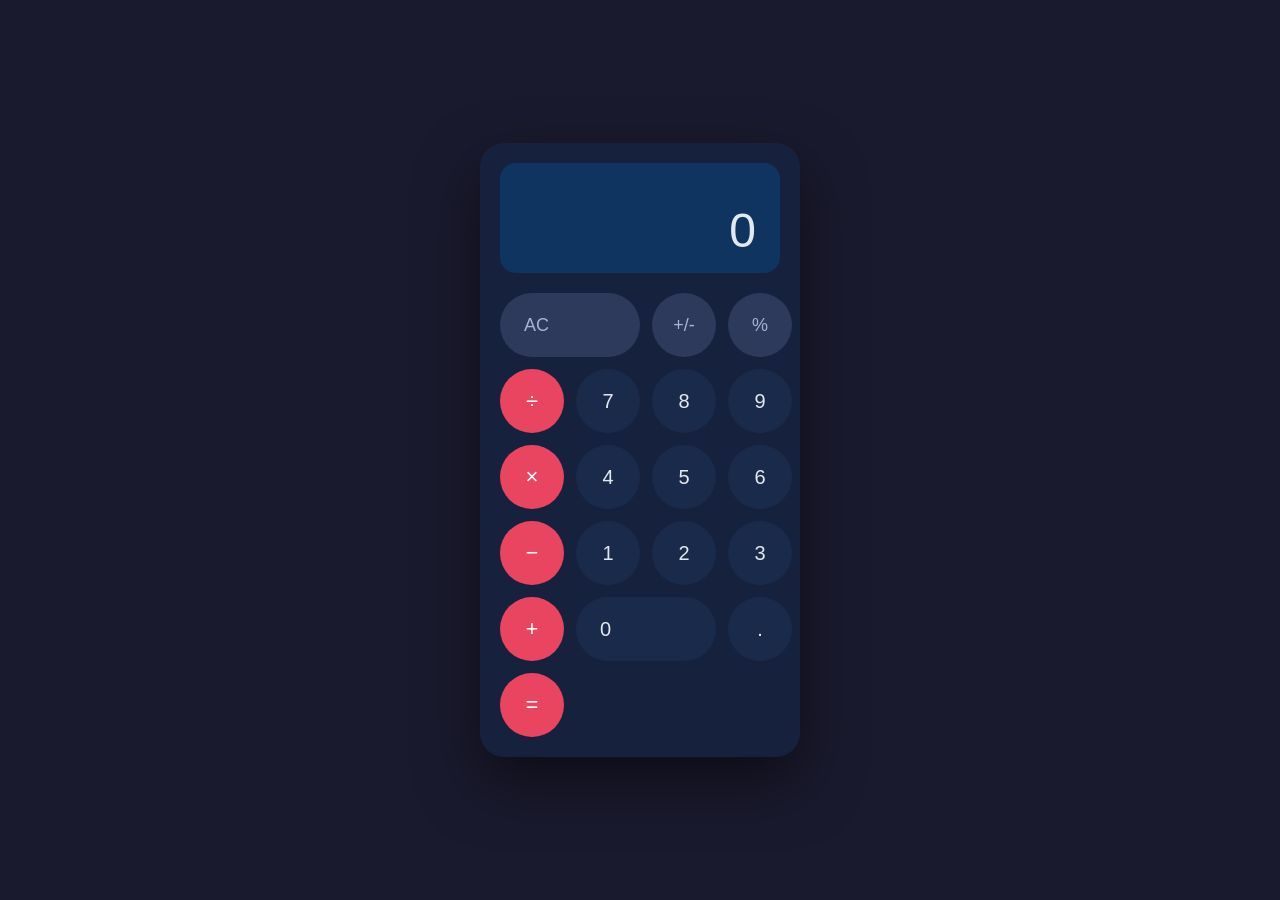
==== calculator-standalone.html @ 8e87d0d0 "Add self-contained single-file calculator for mobile preview https://claude.ai/code/session_01C8Yrcf" ====
<!DOCTYPE html>
<html lang="en">
<head>
  <meta charset="UTF-8" />
  <meta name="viewport" content="width=device-width, initial-scale=1.0" />
  <title>Calculator</title>
  <style>
    *, *::before, *::after { box-sizing: border-box; margin: 0; padding: 0; }
    body {
      display: flex; justify-content: center; align-items: center;
      min-height: 100vh; background: #1a1a2e;
      font-family: -apple-system, BlinkMacSystemFont, 'Segoe UI', sans-serif;
    }
    .calculator {
      background: #16213e; border-radius: 24px; padding: 20px;
      width: 320px; box-shadow: 0 25px 60px rgba(0,0,0,.5);
    }
    .display {
      background: #0f3460; border-radius: 16px; padding: 20px 24px 16px;
      margin-bottom: 20px; min-height: 110px; display: flex;
      flex-direction: column; justify-content: flex-end; align-items: flex-end; overflow: hidden;
    }
    .expression { font-size: 15px; color: #a8b2d8; min-height: 22px; text-align: right; }
    .result {
      font-size: 48px; font-weight: 300; color: #e2e8f0;
      word-break: break-all; text-align: right; line-height: 1.1; transition: font-size .1s;
    }
    .result.small  { font-size: 32px; }
    .result.xsmall { font-size: 22px; }
    .buttons { display: grid; grid-template-columns: repeat(4, 1fr); gap: 12px; }
    .btn {
      background: #1a2a4a; border: none; border-radius: 50%; color: #e2e8f0;
      cursor: pointer; font-size: 20px; height: 64px; width: 64px;
      transition: background .15s, transform .1s;
      display: flex; align-items: center; justify-content: center; user-select: none;
    }
    .btn:hover  { background: #243557; }
    .btn:active { transform: scale(.92); background: #2d4270; }
    .btn-wide   { border-radius: 32px; width: 100%; grid-column: span 2; justify-content: flex-start; padding-left: 24px; }
    .btn-secondary { background: #2d3a5c; color: #a8b2d8; font-size: 18px; }
    .btn-secondary:hover { background: #384870; }
    .btn-operator { background: #e94560; color: #fff; font-size: 22px; }
    .btn-operator:hover  { background: #ff5577; }
    .btn-operator.active { background: #fff; color: #e94560; }
  </style>
</head>
<body>
  <div class="calculator">
    <div class="display">
      <div class="expression" id="expression"></div>
      <div class="result" id="result">0</div>
    </div>
    <div class="buttons">
      <button class="btn btn-wide btn-secondary" data-action="clear">AC</button>
      <button class="btn btn-secondary" data-action="toggle-sign">+/-</button>
      <button class="btn btn-secondary" data-action="percent">%</button>
      <button class="btn btn-operator" data-action="operator" data-value="÷">÷</button>

      <button class="btn" data-action="digit" data-value="7">7</button>
      <button class="btn" data-action="digit" data-value="8">8</button>
      <button class="btn" data-action="digit" data-value="9">9</button>
      <button class="btn btn-operator" data-action="operator" data-value="×">×</button>

      <button class="btn" data-action="digit" data-value="4">4</button>
      <button class="btn" data-action="digit" data-value="5">5</button>
      <button class="btn" data-action="digit" data-value="6">6</button>
      <button class="btn btn-operator" data-action="operator" data-value="−">−</button>

      <button class="btn" data-action="digit" data-value="1">1</button>
      <button class="btn" data-action="digit" data-value="2">2</button>
      <button class="btn" data-action="digit" data-value="3">3</button>
      <button class="btn btn-operator" data-action="operator" data-value="+">+</button>

      <button class="btn btn-wide" data-action="digit" data-value="0">0</button>
      <button class="btn" data-action="decimal">.</button>
      <button class="btn btn-operator" data-action="equals">=</button>
    </div>
  </div>
  <script>
    'use strict';
    const state = { current:'0', previous:null, operator:null, waitingForOperand:false, expression:'' };
    const resultEl = document.getElementById('result');
    const expressionEl = document.getElementById('expression');

    function updateDisplay() {
      resultEl.textContent = state.current;
      expressionEl.textContent = state.expression;
      const len = state.current.length;
      resultEl.classList.toggle('small',  len > 10);
      resultEl.classList.toggle('xsmall', len > 14);
    }
    function setActiveOp(op) {
      document.querySelectorAll('.btn-operator').forEach(b => b.classList.toggle('active', b.dataset.value === op));
    }
    function inputDigit(d) {
      if (state.waitingForOperand) { state.current = d; state.waitingForOperand = false; }
      else { state.current = state.current === '0' ? d : state.current + d; }
      updateDisplay();
    }
    function inputDecimal() {
      if (state.waitingForOperand) { state.current = '0.'; state.waitingForOperand = false; updateDisplay(); return; }
      if (!state.current.includes('.')) { state.current += '.'; updateDisplay(); }
    }
    function calc(a, b, op) {
      const x = parseFloat(a), y = parseFloat(b);
      if (op==='+') return x+y; if (op==='−') return x-y;
      if (op==='×') return x*y; if (op==='÷') return y!==0?x/y:'Error';
      return b;
    }
    function fmt(v) { return v==='Error'?'Error':String(parseFloat(v.toPrecision(12))); }
    function handleOperator(op) {
      if (state.operator && !state.waitingForOperand) {
        const r = calc(state.previous, state.current, state.operator);
        state.current = fmt(r); state.previous = state.current;
        state.expression = `${state.previous} ${op}`;
      } else { state.previous = state.current; state.expression = `${state.current} ${op}`; }
      state.operator = op; state.waitingForOperand = true; setActiveOp(op); updateDisplay();
    }
    function handleEquals() {
      if (!state.operator || state.waitingForOperand) return;
      const r = calc(state.previous, state.current, state.operator);
      state.expression = `${state.previous} ${state.operator} ${state.current} =`;
      state.current = fmt(r); state.previous = null; state.operator = null;
      state.waitingForOperand = true; setActiveOp(null); updateDisplay();
    }
    function handleClear() {
      Object.assign(state, {current:'0',previous:null,operator:null,waitingForOperand:false,expression:''});
      setActiveOp(null); updateDisplay();
    }
    function handleToggleSign() {
      if (state.current==='0'||state.current==='Error') return;
      state.current = state.current.startsWith('-') ? state.current.slice(1) : '-'+state.current;
      updateDisplay();
    }
    function handlePercent() {
      const v = parseFloat(state.current); if (isNaN(v)) return;
      state.current = String(v/100); updateDisplay();
    }
    document.querySelector('.buttons').addEventListener('click', e => {
      const btn = e.target.closest('.btn'); if (!btn) return;
      const {action, value} = btn.dataset;
      if (action==='digit') inputDigit(value);
      else if (action==='decimal') inputDecimal();
      else if (action==='operator') handleOperator(value);
      else if (action==='equals') handleEquals();
      else if (action==='clear') handleClear();
      else if (action==='toggle-sign') handleToggleSign();
      else if (action==='percent') handlePercent();
    });
    document.addEventListener('keydown', e => {
      if (e.key>='0'&&e.key<='9') inputDigit(e.key);
      else if (e.key==='.') inputDecimal();
      else if (e.key==='+') handleOperator('+');
      else if (e.key==='-') handleOperator('−');
      else if (e.key==='*') handleOperator('×');
      else if (e.key==='/') { e.preventDefault(); handleOperator('÷'); }
      else if (e.key==='Enter'||e.key==='=') handleEquals();
      else if (e.key==='Escape') handleClear();
      else if (e.key==='%') handlePercent();
      else if (e.key==='Backspace') {
        if (!state.waitingForOperand&&state.current.length>1) state.current=state.current.slice(0,-1);
        else state.current='0'; updateDisplay();
      }
    });
    updateDisplay();
  </script>
</body>
</html>
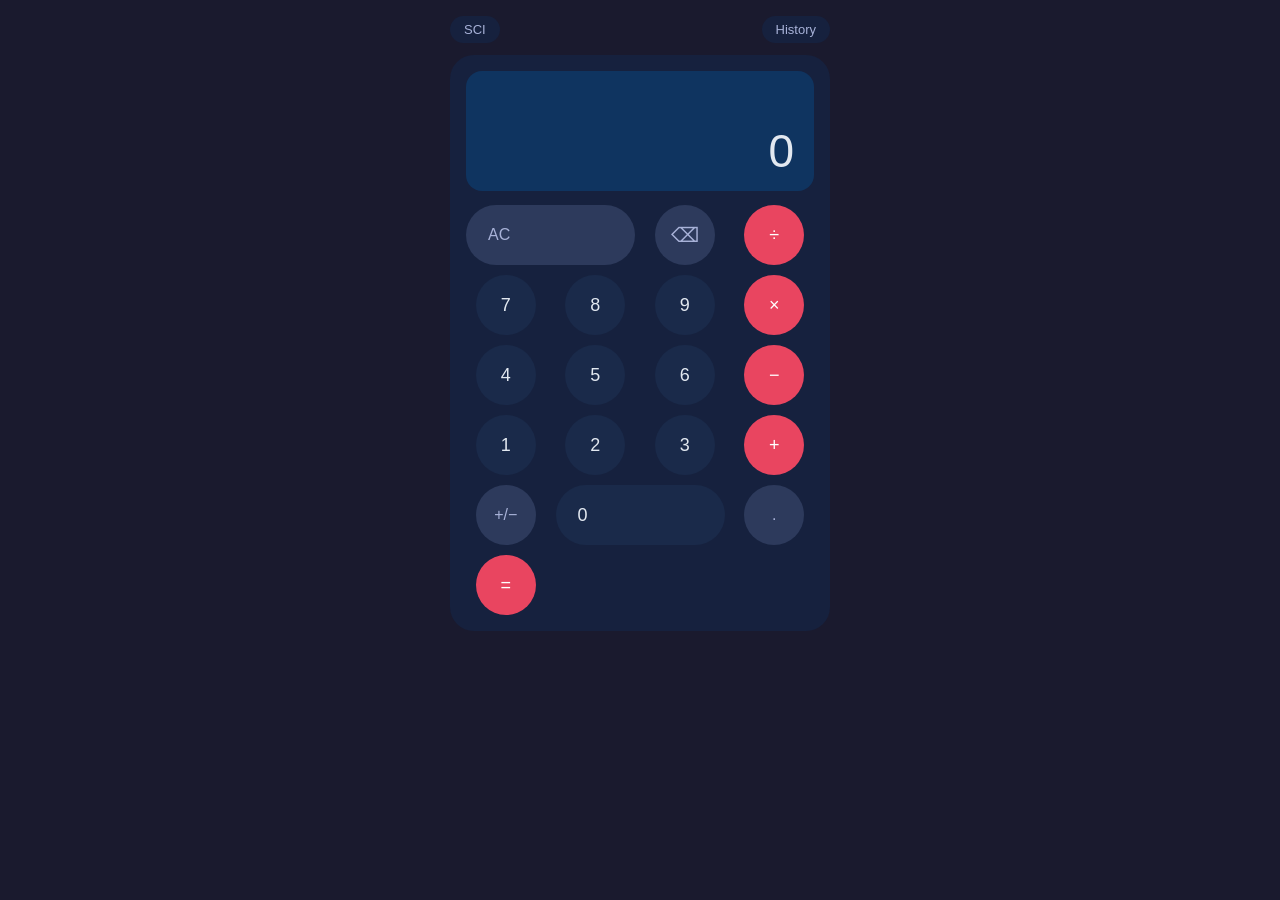
==== commit 189cd073: "Add scientific mode, history, memory, and backspace to calculator - Scientific panel: sin/cos/tan, l" ====
--- a/calculator-standalone.html
+++ b/calculator-standalone.html
@@ -2,58 +2,189 @@
 <html lang="en">
 <head>
   <meta charset="UTF-8" />
-  <meta name="viewport" content="width=device-width, initial-scale=1.0" />
+  <meta name="viewport" content="width=device-width, initial-scale=1.0, maximum-scale=1.0" />
   <title>Calculator</title>
   <style>
     *, *::before, *::after { box-sizing: border-box; margin: 0; padding: 0; }
+
     body {
-      display: flex; justify-content: center; align-items: center;
-      min-height: 100vh; background: #1a1a2e;
+      display: flex; justify-content: center; align-items: flex-start;
+      min-height: 100vh; background: #1a1a2e; padding: 16px;
       font-family: -apple-system, BlinkMacSystemFont, 'Segoe UI', sans-serif;
     }
-    .calculator {
-      background: #16213e; border-radius: 24px; padding: 20px;
-      width: 320px; box-shadow: 0 25px 60px rgba(0,0,0,.5);
-    }
+
+    .app { width: 100%; max-width: 380px; display: flex; flex-direction: column; gap: 12px; }
+
+    /* ── Top bar ── */
+    .top-bar {
+      display: flex; justify-content: space-between; align-items: center;
+    }
+    .mode-toggle, .history-toggle {
+      background: #16213e; border: none; border-radius: 20px;
+      color: #a8b2d8; font-size: 13px; padding: 6px 14px;
+      cursor: pointer; transition: background .15s, color .15s;
+    }
+    .mode-toggle:hover, .history-toggle:hover { background: #243557; color: #e2e8f0; }
+    .mode-toggle.active { background: #e94560; color: #fff; }
+    .history-toggle.active { background: #0f3460; color: #e2e8f0; }
+
+    /* ── Calculator card ── */
+    .calculator { background: #16213e; border-radius: 24px; padding: 16px; }
+
+    /* ── Display ── */
     .display {
-      background: #0f3460; border-radius: 16px; padding: 20px 24px 16px;
-      margin-bottom: 20px; min-height: 110px; display: flex;
-      flex-direction: column; justify-content: flex-end; align-items: flex-end; overflow: hidden;
-    }
-    .expression { font-size: 15px; color: #a8b2d8; min-height: 22px; text-align: right; }
+      background: #0f3460; border-radius: 16px;
+      padding: 16px 20px 14px; margin-bottom: 14px;
+      min-height: 120px; display: flex; flex-direction: column;
+      justify-content: flex-end; align-items: flex-end; overflow: hidden; position: relative;
+    }
+    .memory-badge {
+      position: absolute; top: 10px; left: 12px;
+      font-size: 11px; color: #e94560; font-weight: 600;
+      opacity: 0; transition: opacity .2s;
+    }
+    .memory-badge.visible { opacity: 1; }
+    .expression { font-size: 14px; color: #a8b2d8; min-height: 20px; text-align: right; word-break: break-all; }
     .result {
-      font-size: 48px; font-weight: 300; color: #e2e8f0;
-      word-break: break-all; text-align: right; line-height: 1.1; transition: font-size .1s;
-    }
-    .result.small  { font-size: 32px; }
+      font-size: 46px; font-weight: 300; color: #e2e8f0;
+      word-break: break-all; text-align: right; line-height: 1.1;
+      transition: font-size .1s; cursor: pointer; user-select: none;
+    }
+    .result:active { opacity: .7; }
+    .result.small  { font-size: 30px; }
     .result.xsmall { font-size: 22px; }
-    .buttons { display: grid; grid-template-columns: repeat(4, 1fr); gap: 12px; }
+    .copy-toast {
+      position: fixed; top: 50%; left: 50%; transform: translate(-50%,-50%);
+      background: rgba(233,69,96,.92); color: #fff; padding: 10px 22px;
+      border-radius: 30px; font-size: 14px; pointer-events: none;
+      opacity: 0; transition: opacity .2s; z-index: 100;
+    }
+    .copy-toast.show { opacity: 1; }
+
+    /* ── Buttons shared ── */
+    .buttons { display: grid; gap: 10px; }
+    .basic-grid  { grid-template-columns: repeat(4, 1fr); }
+    .sci-grid    { grid-template-columns: repeat(5, 1fr); }
+
     .btn {
       background: #1a2a4a; border: none; border-radius: 50%; color: #e2e8f0;
-      cursor: pointer; font-size: 20px; height: 64px; width: 64px;
-      transition: background .15s, transform .1s;
-      display: flex; align-items: center; justify-content: center; user-select: none;
+      cursor: pointer; font-size: 18px; height: 60px; width: 60px;
+      transition: background .12s, transform .08s;
+      display: flex; align-items: center; justify-content: center;
+      user-select: none; -webkit-tap-highlight-color: transparent;
+      justify-self: center;
     }
     .btn:hover  { background: #243557; }
-    .btn:active { transform: scale(.92); background: #2d4270; }
-    .btn-wide   { border-radius: 32px; width: 100%; grid-column: span 2; justify-content: flex-start; padding-left: 24px; }
-    .btn-secondary { background: #2d3a5c; color: #a8b2d8; font-size: 18px; }
+    .btn:active { transform: scale(.88); background: #2d4270; }
+
+    .btn-wide {
+      border-radius: 30px; width: 100%; justify-self: stretch;
+      grid-column: span 2; justify-content: flex-start; padding-left: 22px;
+    }
+    .btn-secondary { background: #2d3a5c; color: #a8b2d8; font-size: 16px; }
     .btn-secondary:hover { background: #384870; }
-    .btn-operator { background: #e94560; color: #fff; font-size: 22px; }
+    .btn-operator  { background: #e94560; color: #fff; }
     .btn-operator:hover  { background: #ff5577; }
     .btn-operator.active { background: #fff; color: #e94560; }
+    .btn-sci { background: #0f3460; color: #7eb8f7; font-size: 14px; border-radius: 14px; width: 100%; justify-self: stretch; }
+    .btn-sci:hover  { background: #173d6b; }
+    .btn-sci:active { transform: scale(.9); }
+    .btn-mem { background: #1e2d50; color: #a8d8a8; font-size: 13px; border-radius: 14px; width: 100%; justify-self: stretch; }
+    .btn-mem:hover  { background: #263a60; }
+    .btn-mem:active { transform: scale(.9); }
+    .btn-back { font-size: 20px; }
+
+    /* ── Sci panel ── */
+    .sci-panel { display: none; }
+    .sci-panel.visible { display: grid; }
+    .sci-panel { grid-template-columns: repeat(5, 1fr); gap: 8px; margin-bottom: 10px; }
+
+    /* ── Memory row ── */
+    .mem-row {
+      display: grid; grid-template-columns: repeat(4, 1fr); gap: 8px; margin-bottom: 10px;
+    }
+
+    /* ── History panel ── */
+    .history-panel {
+      background: #16213e; border-radius: 20px; padding: 16px;
+      max-height: 320px; overflow-y: auto; display: none;
+    }
+    .history-panel.visible { display: block; }
+    .history-header {
+      display: flex; justify-content: space-between; align-items: center;
+      margin-bottom: 12px;
+    }
+    .history-title { color: #a8b2d8; font-size: 14px; font-weight: 600; }
+    .clear-history {
+      background: none; border: none; color: #e94560; font-size: 12px; cursor: pointer;
+    }
+    .history-empty { color: #4a5a7a; font-size: 14px; text-align: center; padding: 20px 0; }
+    .history-item {
+      padding: 10px 0; border-bottom: 1px solid #1f2d4a; cursor: pointer;
+      transition: background .1s; border-radius: 8px;
+    }
+    .history-item:last-child { border-bottom: none; }
+    .history-item:hover { background: #1f2d4a; padding-left: 8px; }
+    .history-expr { font-size: 13px; color: #a8b2d8; }
+    .history-val  { font-size: 20px; color: #e2e8f0; font-weight: 300; }
+
+    /* ── Rad/Deg pill ── */
+    .angle-pill {
+      position: absolute; top: 10px; right: 12px;
+      background: #1a2a4a; border: none; border-radius: 12px;
+      color: #7eb8f7; font-size: 11px; padding: 3px 8px;
+      cursor: pointer;
+    }
   </style>
 </head>
 <body>
+<div class="app">
+  <div class="top-bar">
+    <button class="mode-toggle" id="modeToggle">SCI</button>
+    <button class="history-toggle" id="historyToggle">History</button>
+  </div>
+
   <div class="calculator">
     <div class="display">
+      <span class="memory-badge" id="memBadge">M</span>
+      <button class="angle-pill" id="anglePill" style="display:none">DEG</button>
       <div class="expression" id="expression"></div>
-      <div class="result" id="result">0</div>
+      <div class="result" id="result" title="Tap to copy">0</div>
     </div>
-    <div class="buttons">
+
+    <!-- Memory row -->
+    <div class="mem-row" id="memRow" style="display:none">
+      <button class="btn btn-mem" data-action="mc">MC</button>
+      <button class="btn btn-mem" data-action="mr">MR</button>
+      <button class="btn btn-mem" data-action="m-minus">M−</button>
+      <button class="btn btn-mem" data-action="m-plus">M+</button>
+    </div>
+
+    <!-- Scientific panel -->
+    <div class="sci-panel" id="sciPanel">
+      <button class="btn btn-sci" data-action="sci" data-value="sin">sin</button>
+      <button class="btn btn-sci" data-action="sci" data-value="cos">cos</button>
+      <button class="btn btn-sci" data-action="sci" data-value="tan">tan</button>
+      <button class="btn btn-sci" data-action="sci" data-value="log">log</button>
+      <button class="btn btn-sci" data-action="sci" data-value="ln">ln</button>
+
+      <button class="btn btn-sci" data-action="sci" data-value="sqrt">√</button>
+      <button class="btn btn-sci" data-action="sci" data-value="sq">x²</button>
+      <button class="btn btn-sci" data-action="sci" data-value="cube">x³</button>
+      <button class="btn btn-sci" data-action="sci" data-value="inv">1/x</button>
+      <button class="btn btn-sci" data-action="sci" data-value="abs">|x|</button>
+
+      <button class="btn btn-sci" data-action="sci" data-value="pi">π</button>
+      <button class="btn btn-sci" data-action="sci" data-value="e">e</button>
+      <button class="btn btn-sci" data-action="sci" data-value="pow">xʸ</button>
+      <button class="btn btn-sci" data-action="sci" data-value="exp">EXP</button>
+      <button class="btn btn-sci" data-action="sci" data-value="fact">n!</button>
+    </div>
+
+    <!-- Basic buttons -->
+    <div class="buttons basic-grid" id="basicGrid">
       <button class="btn btn-wide btn-secondary" data-action="clear">AC</button>
-      <button class="btn btn-secondary" data-action="toggle-sign">+/-</button>
-      <button class="btn btn-secondary" data-action="percent">%</button>
+      <button class="btn btn-secondary btn-back" data-action="backspace">⌫</button>
       <button class="btn btn-operator" data-action="operator" data-value="÷">÷</button>
 
       <button class="btn" data-action="digit" data-value="7">7</button>
@@ -71,98 +202,301 @@
       <button class="btn" data-action="digit" data-value="3">3</button>
       <button class="btn btn-operator" data-action="operator" data-value="+">+</button>
 
+      <button class="btn btn-secondary" data-action="toggle-sign">+/−</button>
       <button class="btn btn-wide" data-action="digit" data-value="0">0</button>
-      <button class="btn" data-action="decimal">.</button>
+      <button class="btn btn-secondary" data-action="decimal">.</button>
       <button class="btn btn-operator" data-action="equals">=</button>
     </div>
   </div>
-  <script>
-    'use strict';
-    const state = { current:'0', previous:null, operator:null, waitingForOperand:false, expression:'' };
-    const resultEl = document.getElementById('result');
-    const expressionEl = document.getElementById('expression');
-
-    function updateDisplay() {
-      resultEl.textContent = state.current;
-      expressionEl.textContent = state.expression;
-      const len = state.current.length;
-      resultEl.classList.toggle('small',  len > 10);
-      resultEl.classList.toggle('xsmall', len > 14);
-    }
-    function setActiveOp(op) {
-      document.querySelectorAll('.btn-operator').forEach(b => b.classList.toggle('active', b.dataset.value === op));
-    }
-    function inputDigit(d) {
-      if (state.waitingForOperand) { state.current = d; state.waitingForOperand = false; }
-      else { state.current = state.current === '0' ? d : state.current + d; }
-      updateDisplay();
-    }
-    function inputDecimal() {
-      if (state.waitingForOperand) { state.current = '0.'; state.waitingForOperand = false; updateDisplay(); return; }
-      if (!state.current.includes('.')) { state.current += '.'; updateDisplay(); }
-    }
-    function calc(a, b, op) {
-      const x = parseFloat(a), y = parseFloat(b);
-      if (op==='+') return x+y; if (op==='−') return x-y;
-      if (op==='×') return x*y; if (op==='÷') return y!==0?x/y:'Error';
-      return b;
-    }
-    function fmt(v) { return v==='Error'?'Error':String(parseFloat(v.toPrecision(12))); }
-    function handleOperator(op) {
-      if (state.operator && !state.waitingForOperand) {
-        const r = calc(state.previous, state.current, state.operator);
-        state.current = fmt(r); state.previous = state.current;
-        state.expression = `${state.previous} ${op}`;
-      } else { state.previous = state.current; state.expression = `${state.current} ${op}`; }
-      state.operator = op; state.waitingForOperand = true; setActiveOp(op); updateDisplay();
-    }
-    function handleEquals() {
-      if (!state.operator || state.waitingForOperand) return;
-      const r = calc(state.previous, state.current, state.operator);
-      state.expression = `${state.previous} ${state.operator} ${state.current} =`;
-      state.current = fmt(r); state.previous = null; state.operator = null;
-      state.waitingForOperand = true; setActiveOp(null); updateDisplay();
-    }
-    function handleClear() {
-      Object.assign(state, {current:'0',previous:null,operator:null,waitingForOperand:false,expression:''});
-      setActiveOp(null); updateDisplay();
-    }
-    function handleToggleSign() {
-      if (state.current==='0'||state.current==='Error') return;
-      state.current = state.current.startsWith('-') ? state.current.slice(1) : '-'+state.current;
-      updateDisplay();
-    }
-    function handlePercent() {
-      const v = parseFloat(state.current); if (isNaN(v)) return;
-      state.current = String(v/100); updateDisplay();
-    }
-    document.querySelector('.buttons').addEventListener('click', e => {
-      const btn = e.target.closest('.btn'); if (!btn) return;
-      const {action, value} = btn.dataset;
-      if (action==='digit') inputDigit(value);
-      else if (action==='decimal') inputDecimal();
-      else if (action==='operator') handleOperator(value);
-      else if (action==='equals') handleEquals();
-      else if (action==='clear') handleClear();
-      else if (action==='toggle-sign') handleToggleSign();
-      else if (action==='percent') handlePercent();
-    });
-    document.addEventListener('keydown', e => {
-      if (e.key>='0'&&e.key<='9') inputDigit(e.key);
-      else if (e.key==='.') inputDecimal();
-      else if (e.key==='+') handleOperator('+');
-      else if (e.key==='-') handleOperator('−');
-      else if (e.key==='*') handleOperator('×');
-      else if (e.key==='/') { e.preventDefault(); handleOperator('÷'); }
-      else if (e.key==='Enter'||e.key==='=') handleEquals();
-      else if (e.key==='Escape') handleClear();
-      else if (e.key==='%') handlePercent();
-      else if (e.key==='Backspace') {
-        if (!state.waitingForOperand&&state.current.length>1) state.current=state.current.slice(0,-1);
-        else state.current='0'; updateDisplay();
-      }
-    });
-    updateDisplay();
-  </script>
+
+  <!-- History panel -->
+  <div class="history-panel" id="historyPanel">
+    <div class="history-header">
+      <span class="history-title">History</span>
+      <button class="clear-history" id="clearHistory">Clear all</button>
+    </div>
+    <div id="historyList"><div class="history-empty">No calculations yet</div></div>
+  </div>
+</div>
+
+<div class="copy-toast" id="copyToast">Copied!</div>
+
+<script>
+'use strict';
+
+const state = {
+  current: '0', previous: null, operator: null,
+  waitingForOperand: false, expression: '',
+  memory: 0, hasMemory: false,
+  powMode: false, expMode: false,
+  useDeg: true,
+  history: [],
+  sciMode: false, historyOpen: false,
+};
+
+const resultEl     = document.getElementById('result');
+const expressionEl = document.getElementById('expression');
+const memBadge     = document.getElementById('memBadge');
+const copyToast    = document.getElementById('copyToast');
+const modeToggle   = document.getElementById('modeToggle');
+const historyToggle= document.getElementById('historyToggle');
+const sciPanel     = document.getElementById('sciPanel');
+const memRow       = document.getElementById('memRow');
+const historyPanel = document.getElementById('historyPanel');
+const historyList  = document.getElementById('historyList');
+const anglePill    = document.getElementById('anglePill');
+
+/* ── Display ── */
+function updateDisplay() {
+  resultEl.textContent = state.current;
+  expressionEl.textContent = state.expression;
+  const len = state.current.length;
+  resultEl.classList.toggle('small',  len > 10);
+  resultEl.classList.toggle('xsmall', len > 14);
+  memBadge.classList.toggle('visible', state.hasMemory);
+}
+
+function setActiveOp(op) {
+  document.querySelectorAll('.btn-operator').forEach(b =>
+    b.classList.toggle('active', b.dataset.value === op));
+}
+
+/* ── Digits & decimal ── */
+function inputDigit(d) {
+  if (state.powMode || state.expMode) {
+    state.current = state.current + d;
+    updateDisplay(); return;
+  }
+  if (state.waitingForOperand) { state.current = d; state.waitingForOperand = false; }
+  else { state.current = state.current === '0' ? d : state.current + d; }
+  updateDisplay();
+}
+
+function inputDecimal() {
+  if (state.waitingForOperand) { state.current = '0.'; state.waitingForOperand = false; updateDisplay(); return; }
+  if (!state.current.includes('.')) { state.current += '.'; updateDisplay(); }
+}
+
+/* ── Core arithmetic ── */
+function calc(a, b, op) {
+  const x = parseFloat(a), y = parseFloat(b);
+  if (op === '+') return x + y;
+  if (op === '−') return x - y;
+  if (op === '×') return x * y;
+  if (op === '÷') return y !== 0 ? x / y : 'Error';
+  if (op === 'xʸ') return Math.pow(x, y);
+  if (op === 'EXP') return x * Math.pow(10, y);
+  return y;
+}
+
+function fmt(v) {
+  if (v === 'Error' || isNaN(v) || !isFinite(v)) return 'Error';
+  const n = parseFloat(v.toPrecision(12));
+  return String(n);
+}
+
+/* ── Operator ── */
+function handleOperator(op) {
+  state.powMode = false; state.expMode = false;
+  if (state.operator && !state.waitingForOperand) {
+    const r = calc(state.previous, state.current, state.operator);
+    state.current = fmt(r);
+    state.previous = state.current;
+    state.expression = `${state.previous} ${op}`;
+  } else {
+    state.previous = state.current;
+    state.expression = `${state.current} ${op}`;
+  }
+  state.operator = op; state.waitingForOperand = true;
+  setActiveOp(op); updateDisplay();
+}
+
+/* ── Equals ── */
+function handleEquals() {
+  if (!state.operator || state.waitingForOperand) return;
+  const r = calc(state.previous, state.current, state.operator);
+  const expr = `${state.previous} ${state.operator} ${state.current} =`;
+  const result = fmt(r);
+  addHistory(expr, result);
+  state.expression = expr;
+  state.current = result;
+  state.previous = null; state.operator = null;
+  state.waitingForOperand = true; state.powMode = false; state.expMode = false;
+  setActiveOp(null); updateDisplay();
+}
+
+/* ── Scientific functions ── */
+function toRad(deg) { return deg * Math.PI / 180; }
+
+function handleSci(fn) {
+  const x = parseFloat(state.current);
+  let result, label;
+
+  if (fn === 'pi') { state.current = String(Math.PI); updateDisplay(); return; }
+  if (fn === 'e')  { state.current = String(Math.E);  updateDisplay(); return; }
+
+  if (fn === 'pow') {
+    state.previous = state.current;
+    state.expression = `${state.current} ^`;
+    state.operator = 'xʸ';
+    state.waitingForOperand = true; state.powMode = true;
+    updateDisplay(); return;
+  }
+  if (fn === 'exp') {
+    state.previous = state.current;
+    state.expression = `${state.current} × 10^`;
+    state.operator = 'EXP';
+    state.waitingForOperand = true; state.expMode = true;
+    updateDisplay(); return;
+  }
+
+  if (fn === 'sin')  { label='sin'; result = state.useDeg ? Math.sin(toRad(x)) : Math.sin(x); }
+  else if (fn==='cos')  { label='cos'; result = state.useDeg ? Math.cos(toRad(x)) : Math.cos(x); }
+  else if (fn==='tan')  { label='tan'; result = state.useDeg ? Math.tan(toRad(x)) : Math.tan(x); }
+  else if (fn==='log')  { label='log'; result = Math.log10(x); }
+  else if (fn==='ln')   { label='ln';  result = Math.log(x); }
+  else if (fn==='sqrt') { label='√';   result = Math.sqrt(x); }
+  else if (fn==='sq')   { label='x²';  result = x * x; }
+  else if (fn==='cube') { label='x³';  result = x * x * x; }
+  else if (fn==='inv')  { label='1/';  result = x !== 0 ? 1 / x : 'Error'; }
+  else if (fn==='abs')  { label='|';   result = Math.abs(x); }
+  else if (fn==='fact') {
+    label='!';
+    if (x < 0 || !Number.isInteger(x) || x > 170) { result = 'Error'; }
+    else { result = 1; for (let i = 2; i <= x; i++) result *= i; }
+  }
+
+  const expr = result === 'Error' ? 'Error' : `${label}(${state.current})`;
+  const r = result === 'Error' ? 'Error' : fmt(result);
+  state.expression = `${expr} =`;
+  state.current = r;
+  state.waitingForOperand = true;
+  addHistory(state.expression, r);
+  updateDisplay();
+}
+
+/* ── Clear / backspace ── */
+function handleClear() {
+  Object.assign(state, { current:'0', previous:null, operator:null,
+    waitingForOperand:false, expression:'', powMode:false, expMode:false });
+  setActiveOp(null); updateDisplay();
+}
+
+function handleBackspace() {
+  if (state.waitingForOperand) return;
+  state.current = state.current.length > 1 ? state.current.slice(0, -1) : '0';
+  updateDisplay();
+}
+
+function handleToggleSign() {
+  if (state.current === '0' || state.current === 'Error') return;
+  state.current = state.current.startsWith('-') ? state.current.slice(1) : '-' + state.current;
+  updateDisplay();
+}
+
+/* ── Memory ── */
+function handleMemory(action) {
+  const x = parseFloat(state.current) || 0;
+  if (action === 'mc')      { state.memory = 0; state.hasMemory = false; }
+  else if (action === 'mr') { state.current = String(state.memory); state.waitingForOperand = true; }
+  else if (action === 'm-plus')  { state.memory += x; state.hasMemory = true; }
+  else if (action === 'm-minus') { state.memory -= x; state.hasMemory = true; }
+  updateDisplay();
+}
+
+/* ── History ── */
+function addHistory(expr, val) {
+  if (val === 'Error') return;
+  state.history.unshift({ expr, val });
+  if (state.history.length > 50) state.history.pop();
+  renderHistory();
+}
+
+function renderHistory() {
+  if (!state.history.length) {
+    historyList.innerHTML = '<div class="history-empty">No calculations yet</div>';
+    return;
+  }
+  historyList.innerHTML = state.history.map((h, i) =>
+    `<div class="history-item" data-idx="${i}">
+       <div class="history-expr">${h.expr}</div>
+       <div class="history-val">${h.val}</div>
+     </div>`
+  ).join('');
+}
+
+document.getElementById('clearHistory').addEventListener('click', () => {
+  state.history = []; renderHistory();
+});
+
+historyList.addEventListener('click', e => {
+  const item = e.target.closest('.history-item');
+  if (!item) return;
+  const h = state.history[+item.dataset.idx];
+  state.current = h.val; state.waitingForOperand = true; updateDisplay();
+});
+
+/* ── Copy result ── */
+resultEl.addEventListener('click', () => {
+  if (state.current === 'Error') return;
+  navigator.clipboard.writeText(state.current).catch(() => {});
+  copyToast.classList.add('show');
+  setTimeout(() => copyToast.classList.remove('show'), 1400);
+});
+
+/* ── Mode toggles ── */
+modeToggle.addEventListener('click', () => {
+  state.sciMode = !state.sciMode;
+  modeToggle.classList.toggle('active', state.sciMode);
+  sciPanel.classList.toggle('visible', state.sciMode);
+  memRow.style.display = state.sciMode ? 'grid' : 'none';
+  anglePill.style.display = state.sciMode ? 'block' : 'none';
+});
+
+historyToggle.addEventListener('click', () => {
+  state.historyOpen = !state.historyOpen;
+  historyToggle.classList.toggle('active', state.historyOpen);
+  historyPanel.classList.toggle('visible', state.historyOpen);
+});
+
+anglePill.addEventListener('click', () => {
+  state.useDeg = !state.useDeg;
+  anglePill.textContent = state.useDeg ? 'DEG' : 'RAD';
+});
+
+/* ── Unified button handler ── */
+document.querySelector('.calculator').addEventListener('click', e => {
+  const btn = e.target.closest('.btn');
+  if (!btn) return;
+  const { action, value } = btn.dataset;
+  if (action === 'digit')       inputDigit(value);
+  else if (action === 'decimal')    inputDecimal();
+  else if (action === 'operator')   handleOperator(value);
+  else if (action === 'equals')     handleEquals();
+  else if (action === 'clear')      handleClear();
+  else if (action === 'backspace')  handleBackspace();
+  else if (action === 'toggle-sign') handleToggleSign();
+  else if (action === 'sci')        handleSci(value);
+  else if (action === 'mc' || action === 'mr' || action === 'm-plus' || action === 'm-minus')
+    handleMemory(action);
+});
+
+/* ── Keyboard ── */
+document.addEventListener('keydown', e => {
+  if (e.key >= '0' && e.key <= '9') inputDigit(e.key);
+  else if (e.key === '.')            inputDecimal();
+  else if (e.key === '+')            handleOperator('+');
+  else if (e.key === '-')            handleOperator('−');
+  else if (e.key === '*')            handleOperator('×');
+  else if (e.key === '/') { e.preventDefault(); handleOperator('÷'); }
+  else if (e.key === '^')            handleSci('pow');
+  else if (e.key === 'Enter' || e.key === '=') handleEquals();
+  else if (e.key === 'Escape')       handleClear();
+  else if (e.key === 'Backspace')    handleBackspace();
+  else if (e.key === '%')            handleSci('fact');
+});
+
+updateDisplay();
+</script>
 </body>
 </html>
